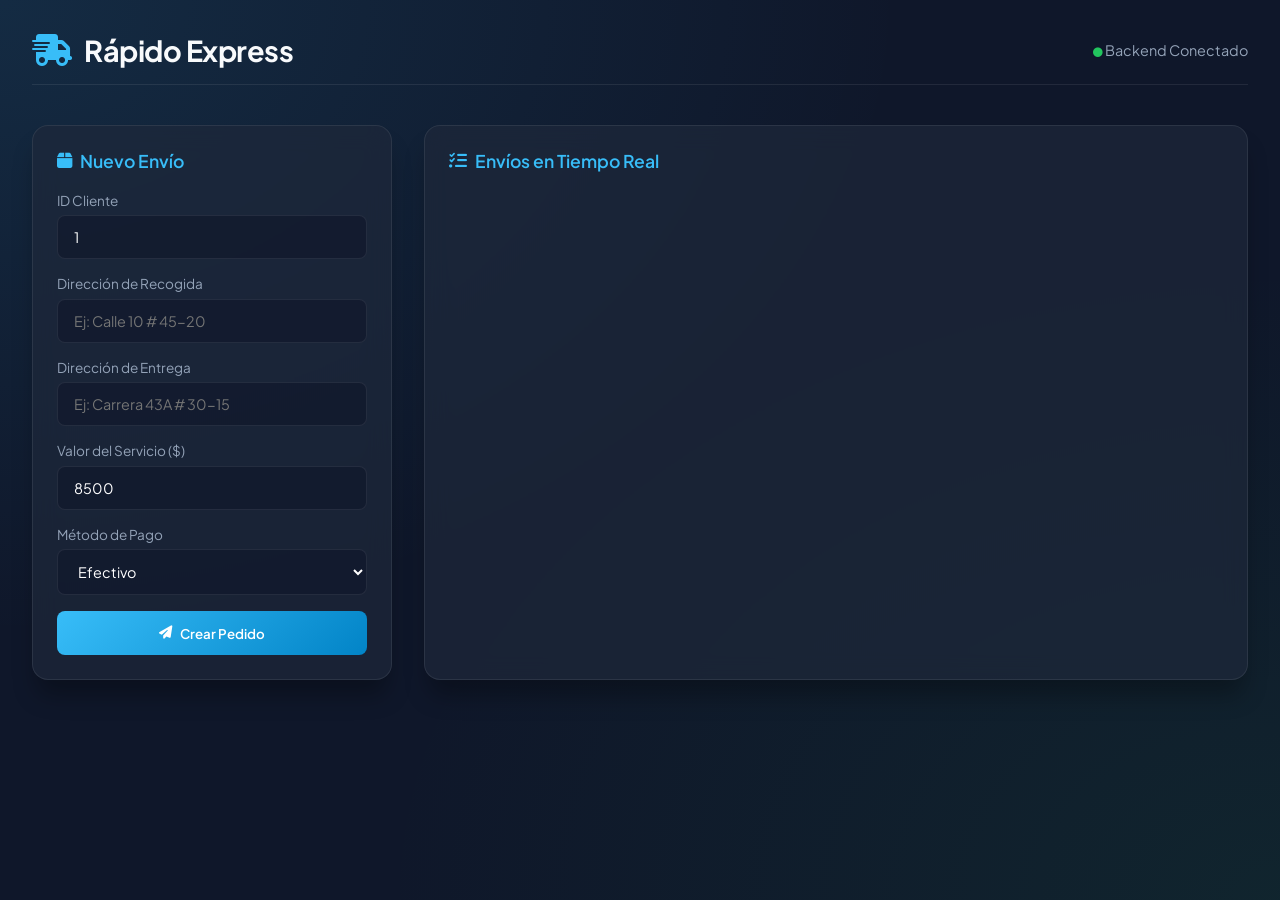
==== index.html @ 159be8be "Actualizacion del proyecto" ====
<!DOCTYPE html>
<html lang="es">
<head>
    <meta charset="UTF-8">
    <meta name="viewport" content="width=device-width, initial-scale=1.0">
    <title>Rápido Express - Panel de Control</title>
    <!-- Fuentes e Iconos -->
    <link href="https://fonts.googleapis.com/css2?family=Plus+Jakarta+Sans:wght@300;400;600;700&display=swap" rel="stylesheet">
    <link rel="stylesheet" href="https://cdnjs.cloudflare.com/ajax/libs/font-awesome/6.4.0/css/all.min.css">
    <!-- Enlace al archivo CSS externo -->
    <link rel="stylesheet" href="style.css">
</head>
<body>

    <header class="header">
        <div class="brand">
            <i class="fa-solid fa-truck-fast"></i>
            <h1>Rápido Express</h1>
        </div>
        <div style="font-size: 0.9rem; color: var(--text-muted);">
            <i class="fa-solid fa-circle" style="color: var(--accent-green); font-size: 0.6rem;"></i> Backend Conectado
        </div>
    </header>

    <div class="grid-container">
        <!-- Panel Izquierdo: Crear Pedido -->
        <div class="glass-panel">
            <h2 class="section-title"><i class="fa-solid fa-box"></i> Nuevo Envío</h2>
            <form id="formPedido">
                <div class="form-group">
                    <label>ID Cliente</label>
                    <input type="number" id="idCliente" class="form-control" value="1" required>
                </div>
                <div class="form-group">
                    <label>Dirección de Recogida</label>
                    <input type="text" id="dirRecogida" class="form-control" placeholder="Ej: Calle 10 # 45-20" required>
                </div>
                <div class="form-group">
                    <label>Dirección de Entrega</label>
                    <input type="text" id="dirEntrega" class="form-control" placeholder="Ej: Carrera 43A # 30-15" required>
                </div>
                <div class="form-group">
                    <label>Valor del Servicio ($)</label>
                    <input type="number" id="valorServicio" class="form-control" value="8500" required>
                </div>
                <div class="form-group">
                    <label>Método de Pago</label>
                    <select id="metodoPago" class="form-control">
                        <option value="Efectivo">Efectivo</option>
                        <option value="Transferencia">Transferencia</option>
                    </select>
                </div>
                <button type="submit" class="btn btn-primary">
                    <i class="fa-solid fa-paper-plane"></i> Crear Pedido
                </button>
            </form>
        </div>

        <!-- Panel Derecho: Lista de Pedidos en Vivo -->
        <div class="glass-panel">
            <h2 class="section-title"><i class="fa-solid fa-list-check"></i> Envíos en Tiempo Real</h2>
            <div id="contenedorPedidos" class="orders-grid">
                <!-- Se cargará dinámicamente con JavaScript -->
            </div>
        </div>
    </div>

    <!-- Enlace al archivo JavaScript externo -->
    <script src="script.js" defer></script>
</body>
</html>
---- style.css ----
:root {
    --bg-primary: #0f172a;
    --card-bg: rgba(30, 41, 59, 0.7);
    --border-color: rgba(255, 255, 255, 0.08);
    --accent-blue: #38bdf8;
    --accent-green: #22c55e;
    --accent-amber: #f59e0b;
    --text-main: #f8fafc;
    --text-muted: #94a3b8;
}

* {
    box-sizing: border-box;
    margin: 0;
    padding: 0;
    font-family: 'Plus Jakarta Sans', sans-serif;
}

body {
    background-color: var(--bg-primary);
    color: var(--text-main);
    min-height: 100vh;
    padding: 2rem;
    background-image: radial-gradient(at 0% 0%, rgba(56, 189, 248, 0.12) 0px, transparent 50%),
                      radial-gradient(at 100% 100%, rgba(34, 197, 94, 0.08) 0px, transparent 50%);
}

.header {
    display: flex;
    justify-content: space-between;
    align-items: center;
    margin-bottom: 2.5rem;
    padding-bottom: 1rem;
    border-bottom: 1px solid var(--border-color);
}

.brand {
    display: flex;
    align-items: center;
    gap: 0.75rem;
}

.brand i {
    font-size: 2rem;
    color: var(--accent-blue);
}

.brand h1 {
    font-size: 1.8rem;
    font-weight: 700;
    letter-spacing: -0.5px;
}

.grid-container {
    display: grid;
    grid-template-columns: 360px 1fr;
    gap: 2rem;
}

.glass-panel {
    background: var(--card-bg);
    backdrop-filter: blur(12px);
    border: 1px solid var(--border-color);
    border-radius: 16px;
    padding: 1.5rem;
    box-shadow: 0 20px 25px -5px rgba(0, 0, 0, 0.3);
}

.section-title {
    font-size: 1.1rem;
    font-weight: 600;
    margin-bottom: 1.25rem;
    display: flex;
    align-items: center;
    gap: 0.5rem;
    color: var(--accent-blue);
}

.form-group {
    margin-bottom: 1rem;
}

.form-group label {
    display: block;
    font-size: 0.85rem;
    color: var(--text-muted);
    margin-bottom: 0.4rem;
}

.form-control {
    width: 100%;
    padding: 0.75rem 1rem;
    background: rgba(15, 23, 42, 0.6);
    border: 1px solid var(--border-color);
    border-radius: 8px;
    color: #fff;
    font-size: 0.9rem;
    transition: all 0.2s ease;
}

.form-control:focus {
    outline: none;
    border-color: var(--accent-blue);
    box-shadow: 0 0 0 3px rgba(56, 189, 248, 0.15);
}

.btn {
    width: 100%;
    padding: 0.85rem;
    border: none;
    border-radius: 8px;
    font-weight: 600;
    cursor: pointer;
    transition: transform 0.1s ease, filter 0.2s ease;
    display: flex;
    justify-content: center;
    align-items: center;
    gap: 0.5rem;
}

.btn-primary {
    background: linear-gradient(135deg, #38bdf8 0%, #0284c7 100%);
    color: #fff;
}

.btn:hover {
    filter: brightness(1.1);
}

.btn:active {
    transform: scale(0.98);
}

.orders-grid {
    display: grid;
    grid-template-columns: repeat(auto-fill, minmax(300px, 1fr));
    gap: 1.25rem;
}

.order-card {
    background: rgba(15, 23, 42, 0.5);
    border: 1px solid var(--border-color);
    border-radius: 12px;
    padding: 1.25rem;
    transition: transform 0.2s ease;
}

.order-card:hover {
    transform: translateY(-3px);
    border-color: rgba(56, 189, 248, 0.3);
}

.order-header {
    display: flex;
    justify-content: space-between;
    align-items: center;
    margin-bottom: 0.75rem;
}

.order-id {
    font-weight: 700;
    font-size: 1rem;
}

.badge {
    padding: 0.25rem 0.6rem;
    border-radius: 20px;
    font-size: 0.75rem;
    font-weight: 600;
}

.badge-pendiente { background: rgba(245, 158, 11, 0.15); color: var(--accent-amber); }
.badge-en-camino { background: rgba(56, 189, 248, 0.15); color: var(--accent-blue); }
.badge-entregado { background: rgba(34, 197, 94, 0.15); color: var(--accent-green); }

.order-info {
    font-size: 0.85rem;
    color: var(--text-muted);
    line-height: 1.5;
}

.order-info i {
    width: 18px;
    color: var(--accent-blue);
}
/* Estilos para los botones de acción en las tarjetas */
.order-actions {
    display: flex;
    gap: 0.5rem;
    margin-top: 1rem;
    padding-top: 0.75rem;
    border-top: 1px solid var(--border-color);
}

.btn-action {
    flex: 1;
    padding: 0.4rem 0.6rem;
    border: none;
    border-radius: 6px;
    font-size: 0.75rem;
    font-weight: 600;
    cursor: pointer;
    transition: filter 0.2s ease, transform 0.1s ease;
}

.btn-action:hover {
    filter: brightness(1.2);
}

.btn-action:active {
    transform: scale(0.96);
}

.btn-camino {
    background: rgba(56, 189, 248, 0.2);
    color: var(--accent-blue);
    border: 1px solid rgba(56, 189, 248, 0.4);
}

.btn-entregado {
    background: rgba(34, 197, 94, 0.2);
    color: var(--accent-green);
    border: 1px solid rgba(34, 197, 94, 0.4);
}
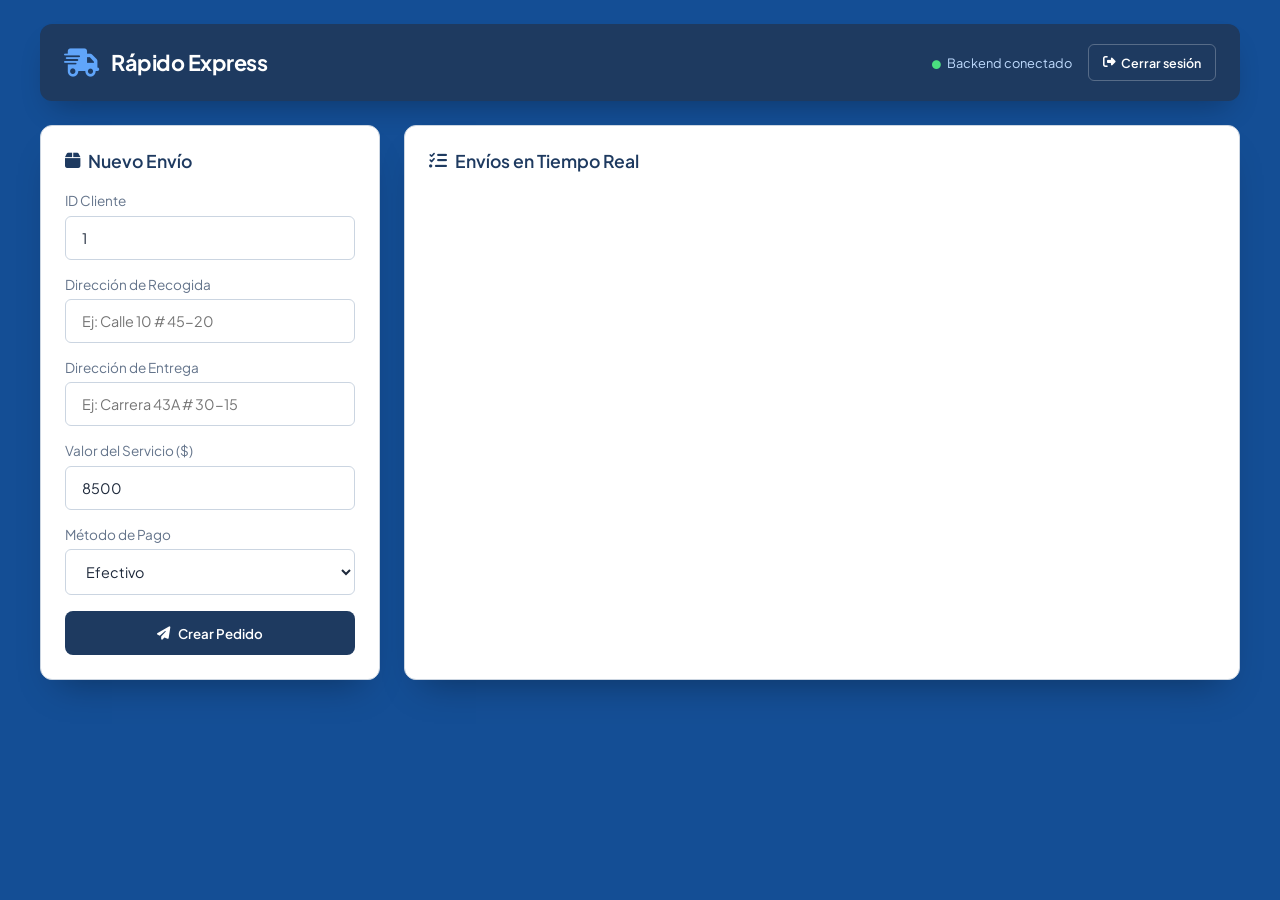
==== commit 6d7f3012: "Saving uncommitted changes before archiving session" ====
--- a/index.html
+++ b/index.html
@@ -2,70 +2,14 @@
 <html lang="es">
 <head>
     <meta charset="UTF-8">
+    <meta http-equiv="refresh" content="0; url=dashboard.html">
     <meta name="viewport" content="width=device-width, initial-scale=1.0">
-    <title>Rápido Express - Panel de Control</title>
-    <!-- Fuentes e Iconos -->
-    <link href="https://fonts.googleapis.com/css2?family=Plus+Jakarta+Sans:wght@300;400;600;700&display=swap" rel="stylesheet">
-    <link rel="stylesheet" href="https://cdnjs.cloudflare.com/ajax/libs/font-awesome/6.4.0/css/all.min.css">
-    <!-- Enlace al archivo CSS externo -->
-    <link rel="stylesheet" href="style.css">
+    <title>Rapido Express - Panel de Control</title>
 </head>
 <body>
-
-    <header class="header">
-        <div class="brand">
-            <i class="fa-solid fa-truck-fast"></i>
-            <h1>Rápido Express</h1>
-        </div>
-        <div style="font-size: 0.9rem; color: var(--text-muted);">
-            <i class="fa-solid fa-circle" style="color: var(--accent-green); font-size: 0.6rem;"></i> Backend Conectado
-        </div>
-    </header>
-
-    <div class="grid-container">
-        <!-- Panel Izquierdo: Crear Pedido -->
-        <div class="glass-panel">
-            <h2 class="section-title"><i class="fa-solid fa-box"></i> Nuevo Envío</h2>
-            <form id="formPedido">
-                <div class="form-group">
-                    <label>ID Cliente</label>
-                    <input type="number" id="idCliente" class="form-control" value="1" required>
-                </div>
-                <div class="form-group">
-                    <label>Dirección de Recogida</label>
-                    <input type="text" id="dirRecogida" class="form-control" placeholder="Ej: Calle 10 # 45-20" required>
-                </div>
-                <div class="form-group">
-                    <label>Dirección de Entrega</label>
-                    <input type="text" id="dirEntrega" class="form-control" placeholder="Ej: Carrera 43A # 30-15" required>
-                </div>
-                <div class="form-group">
-                    <label>Valor del Servicio ($)</label>
-                    <input type="number" id="valorServicio" class="form-control" value="8500" required>
-                </div>
-                <div class="form-group">
-                    <label>Método de Pago</label>
-                    <select id="metodoPago" class="form-control">
-                        <option value="Efectivo">Efectivo</option>
-                        <option value="Transferencia">Transferencia</option>
-                    </select>
-                </div>
-                <button type="submit" class="btn btn-primary">
-                    <i class="fa-solid fa-paper-plane"></i> Crear Pedido
-                </button>
-            </form>
-        </div>
-
-        <!-- Panel Derecho: Lista de Pedidos en Vivo -->
-        <div class="glass-panel">
-            <h2 class="section-title"><i class="fa-solid fa-list-check"></i> Envíos en Tiempo Real</h2>
-            <div id="contenedorPedidos" class="orders-grid">
-                <!-- Se cargará dinámicamente con JavaScript -->
-            </div>
-        </div>
-    </div>
-
-    <!-- Enlace al archivo JavaScript externo -->
-    <script src="script.js" defer></script>
+    <p>Cargando panel de control...</p>
+    <script>
+        window.location.replace("dashboard.html");
+    </script>
 </body>
 </html>
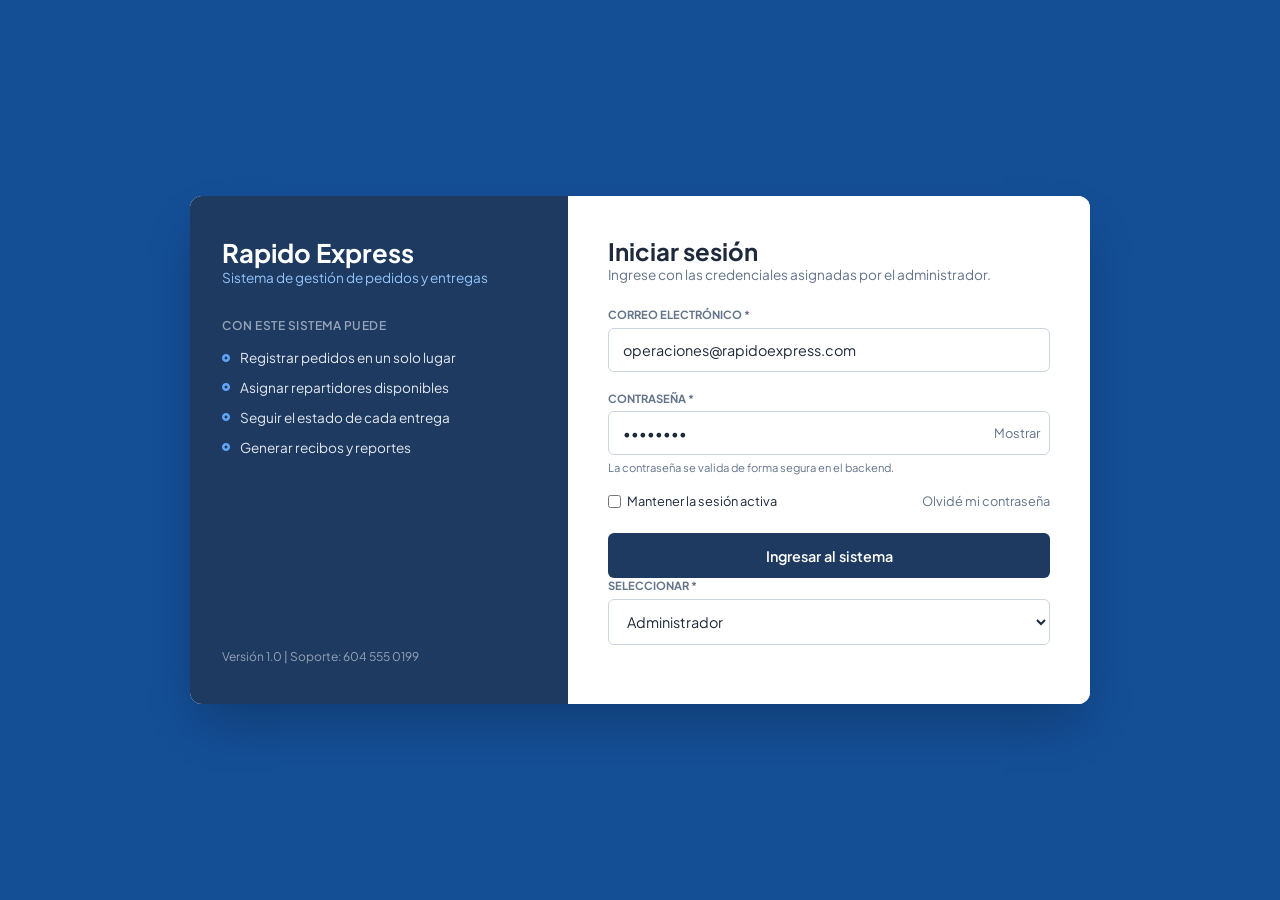
==== commit c309b581: "Implementar funciones de administración y asignación Agrega autenticación por rol, gestión de domici" ====
--- a/index.html
+++ b/index.html
@@ -2,14 +2,14 @@
 <html lang="es">
 <head>
     <meta charset="UTF-8">
-    <meta http-equiv="refresh" content="0; url=dashboard.html">
+    <meta http-equiv="refresh" content="0; url=login.html">
     <meta name="viewport" content="width=device-width, initial-scale=1.0">
     <title>Rapido Express - Panel de Control</title>
 </head>
 <body>
     <p>Cargando panel de control...</p>
     <script>
-        window.location.replace("dashboard.html");
+        window.location.replace("login.html");
     </script>
 </body>
 </html>
